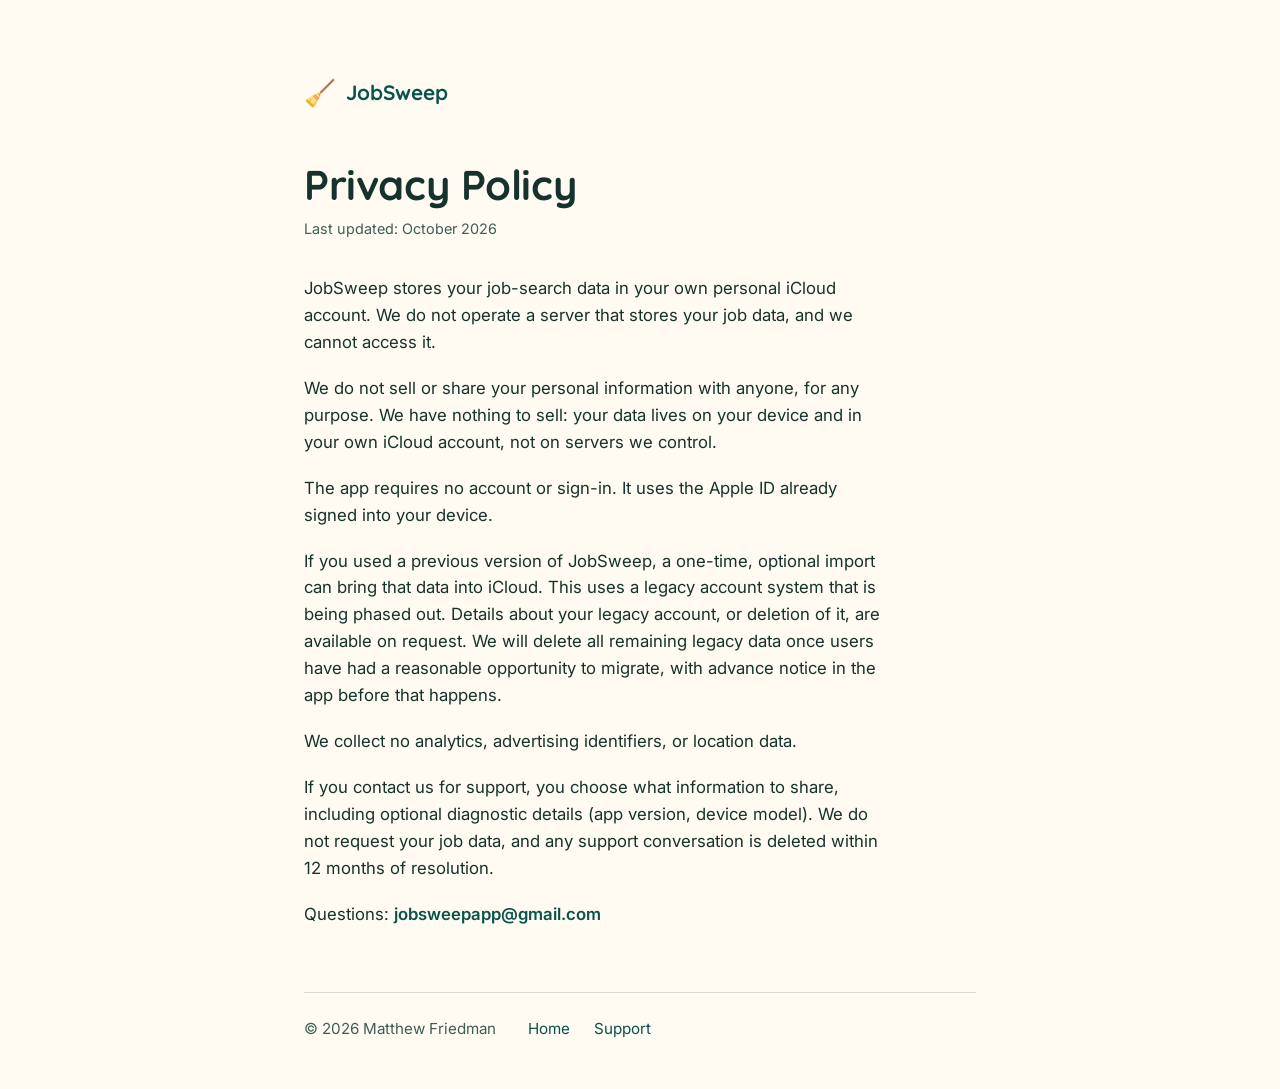
==== privacy.html @ 9c85cd34 "Add files via upload" ====
<!DOCTYPE html>
<html lang="en">
<head>
<meta charset="UTF-8">
<meta name="viewport" content="width=device-width, initial-scale=1">
<title>Privacy Policy — JobSweep</title>
<meta name="description" content="JobSweep's privacy policy.">
<link rel="stylesheet" href="style.css">
</head>
<body class="page">
<div class="wrap">
  <header class="site">
    <a href="index.html"><span class="mark" aria-hidden="true">🧹</span> JobSweep</a>
  </header>

  <main>
    <h1>Privacy Policy</h1>
    <p class="updated">Last updated: October 2026</p>

    <div class="page-body">
      <p>
        JobSweep stores your job-search data in your own personal iCloud
        account. We do not operate a server that stores your job data,
        and we cannot access it.
      </p>

      <p>
        We do not sell or share your personal information with anyone,
        for any purpose. We have nothing to sell: your data lives on
        your device and in your own iCloud account, not on servers we
        control.
      </p>

      <p>
        The app requires no account or sign-in. It uses the Apple ID
        already signed into your device.
      </p>

      <p>
        If you used a previous version of JobSweep, a one-time,
        optional import can bring that data into iCloud. This uses a
        legacy account system that is being phased out. Details about
        your legacy account, or deletion of it, are available on
        request. We will delete all remaining legacy data once users
        have had a reasonable opportunity to migrate, with advance
        notice in the app before that happens.
      </p>

      <p>We collect no analytics, advertising identifiers, or location data.</p>

      <p>
        If you contact us for support, you choose what information to
        share, including optional diagnostic details (app version,
        device model). We do not request your job data, and any
        support conversation is deleted within 12 months of
        resolution.
      </p>

      <p>
        Questions:
        <a class="mail" href="mailto:jobsweepapp@gmail.com">jobsweepapp@gmail.com</a>
      </p>
    </div>
  </main>

  <footer class="site">
    <span>© 2026 Matthew Friedman</span>
    <nav class="links">
      <a href="index.html">Home</a>
      <a href="support.html">Support</a>
    </nav>
  </footer>
</div>
</body>
</html>
---- style.css ----
@import url('https://fonts.googleapis.com/css2?family=Quicksand:wght@500;700&family=Inter:wght@400;500;600&display=swap');

:root {
  --teal: #0E8C83;
  --teal-deep: #09524C;
  --gold: #F2B544;
  --paper: #FFFBF2;
  --ink: #15322D;
  --ink-soft: #3F5D57;
  --coral: #EF6F56;
  --max: 720px;
}

* { box-sizing: border-box; }

html { scroll-behavior: smooth; }

body {
  margin: 0;
  background: var(--teal);
  color: var(--paper);
  font-family: 'Inter', -apple-system, BlinkMacSystemFont, sans-serif;
  font-size: 1.05rem;
  line-height: 1.6;
  -webkit-font-smoothing: antialiased;
}

a {
  color: var(--paper);
  text-decoration-color: rgba(255,255,255,0.45);
  text-underline-offset: 3px;
}
a:hover { text-decoration-color: var(--paper); }
a:focus-visible, button:focus-visible {
  outline: 3px solid var(--gold);
  outline-offset: 3px;
  border-radius: 4px;
}

.wrap {
  max-width: var(--max);
  margin: 0 auto;
  padding: 4.5rem 1.5rem 3rem;
}

header.site {
  display: flex;
  align-items: center;
  gap: 0.6rem;
  font-family: 'Quicksand', sans-serif;
  font-weight: 700;
  font-size: 1.3rem;
}
header.site .mark { font-size: 1.6rem; }
header.site a { text-decoration: none; display: flex; align-items: center; gap: 0.6rem; }

main { margin-top: 3rem; }

h1 {
  font-family: 'Quicksand', sans-serif;
  font-weight: 700;
  font-size: 2.6rem;
  line-height: 1.15;
  margin: 0 0 1rem;
  letter-spacing: -0.01em;
}

p.lede {
  font-size: 1.2rem;
  color: rgba(255,251,242,0.92);
  max-width: 34rem;
  margin: 0 0 2.5rem;
}

.cta-note {
  display: inline-block;
  background: rgba(255,255,255,0.12);
  border: 1px solid rgba(255,255,255,0.3);
  border-radius: 999px;
  padding: 0.6rem 1.3rem;
  font-size: 0.95rem;
  margin-bottom: 3.5rem;
}
/* TODO (JBSP-167): once 3.0 is approved, replace .cta-note above with Apple's
   official "Download on the App Store" badge, linked to the real App Store
   listing URL. Get the badge asset from Apple's marketing resources page. */

.features {
  display: flex;
  flex-direction: column;
  gap: 1.6rem;
  margin: 0 0 3rem;
  padding: 0;
  list-style: none;
}
.features li {
  display: flex;
  gap: 1rem;
  align-items: baseline;
}
.features .icon { font-size: 1.3rem; flex: none; }
.features h2 {
  font-family: 'Quicksand', sans-serif;
  font-size: 1.1rem;
  font-weight: 700;
  margin: 0 0 0.2rem;
}
.features p { margin: 0; color: rgba(255,251,242,0.88); }

footer.site {
  margin-top: 4rem;
  padding-top: 1.5rem;
  border-top: 1px solid rgba(255,255,255,0.2);
  display: flex;
  flex-wrap: wrap;
  gap: 1.2rem 2rem;
  align-items: center;
  font-size: 0.95rem;
  color: rgba(255,251,242,0.8);
}
footer.site .links { display: flex; gap: 1.5rem; }

/* Inner pages (support, privacy): a calmer paper-colored reading surface */
body.page { background: var(--paper); color: var(--ink); }
body.page a { color: var(--teal-deep); }
body.page header.site { color: var(--ink); }
body.page footer.site { border-top-color: rgba(21,50,45,0.15); color: var(--ink-soft); }
body.page h1 { color: var(--ink); }
.updated {
  font-size: 0.9rem;
  color: var(--ink-soft);
  margin: -0.5rem 0 2.2rem;
}
.page-body p { margin: 0 0 1.2rem; max-width: 36rem; }
.page-body a.mail { font-weight: 600; }

@media (max-width: 480px) {
  h1 { font-size: 2.1rem; }
  .wrap { padding: 3rem 1.25rem 2.5rem; }
}

@media (prefers-reduced-motion: reduce) {
  html { scroll-behavior: auto; }
}
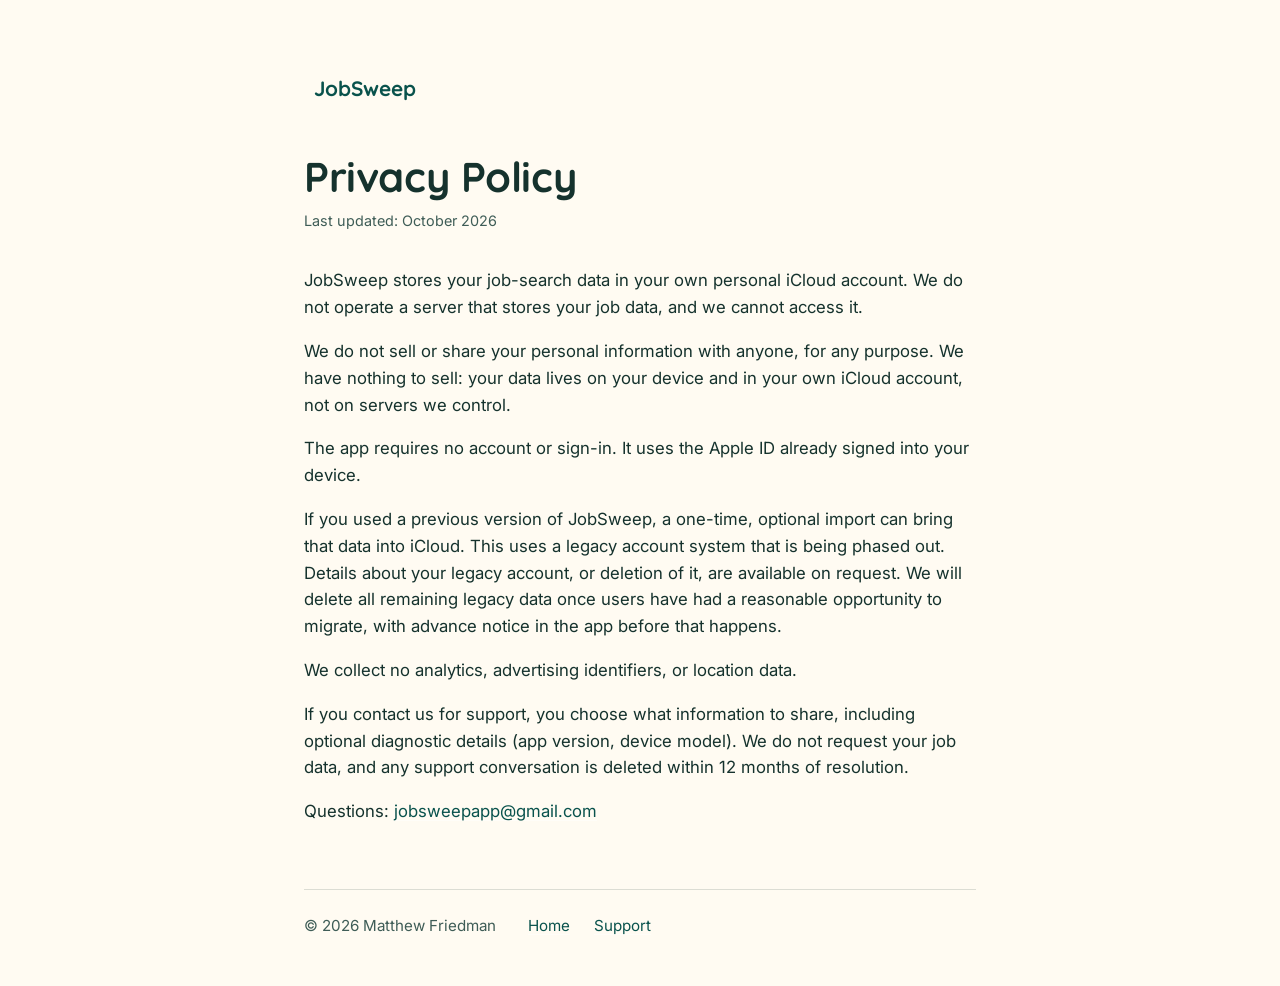
==== commit 184afc29: "Update privacy.html" ====
--- a/privacy.html
+++ b/privacy.html
@@ -5,19 +5,20 @@
 <meta name="viewport" content="width=device-width, initial-scale=1">
 <title>Privacy Policy — JobSweep</title>
 <meta name="description" content="JobSweep's privacy policy.">
+<link rel="icon" href="logo.svg" type="image/svg+xml">
 <link rel="stylesheet" href="style.css">
 </head>
 <body class="page">
 <div class="wrap">
   <header class="site">
-    <a href="index.html"><span class="mark" aria-hidden="true">🧹</span> JobSweep</a>
+    <a href="index.html"><img class="mark" src="logo.svg" alt="" aria-hidden="true"> JobSweep</a>
   </header>
 
   <main>
     <h1>Privacy Policy</h1>
     <p class="updated">Last updated: October 2026</p>
 
-    <div class="page-body">
+    <div class="card">
       <p>
         JobSweep stores your job-search data in your own personal iCloud
         account. We do not operate a server that stores your job data,
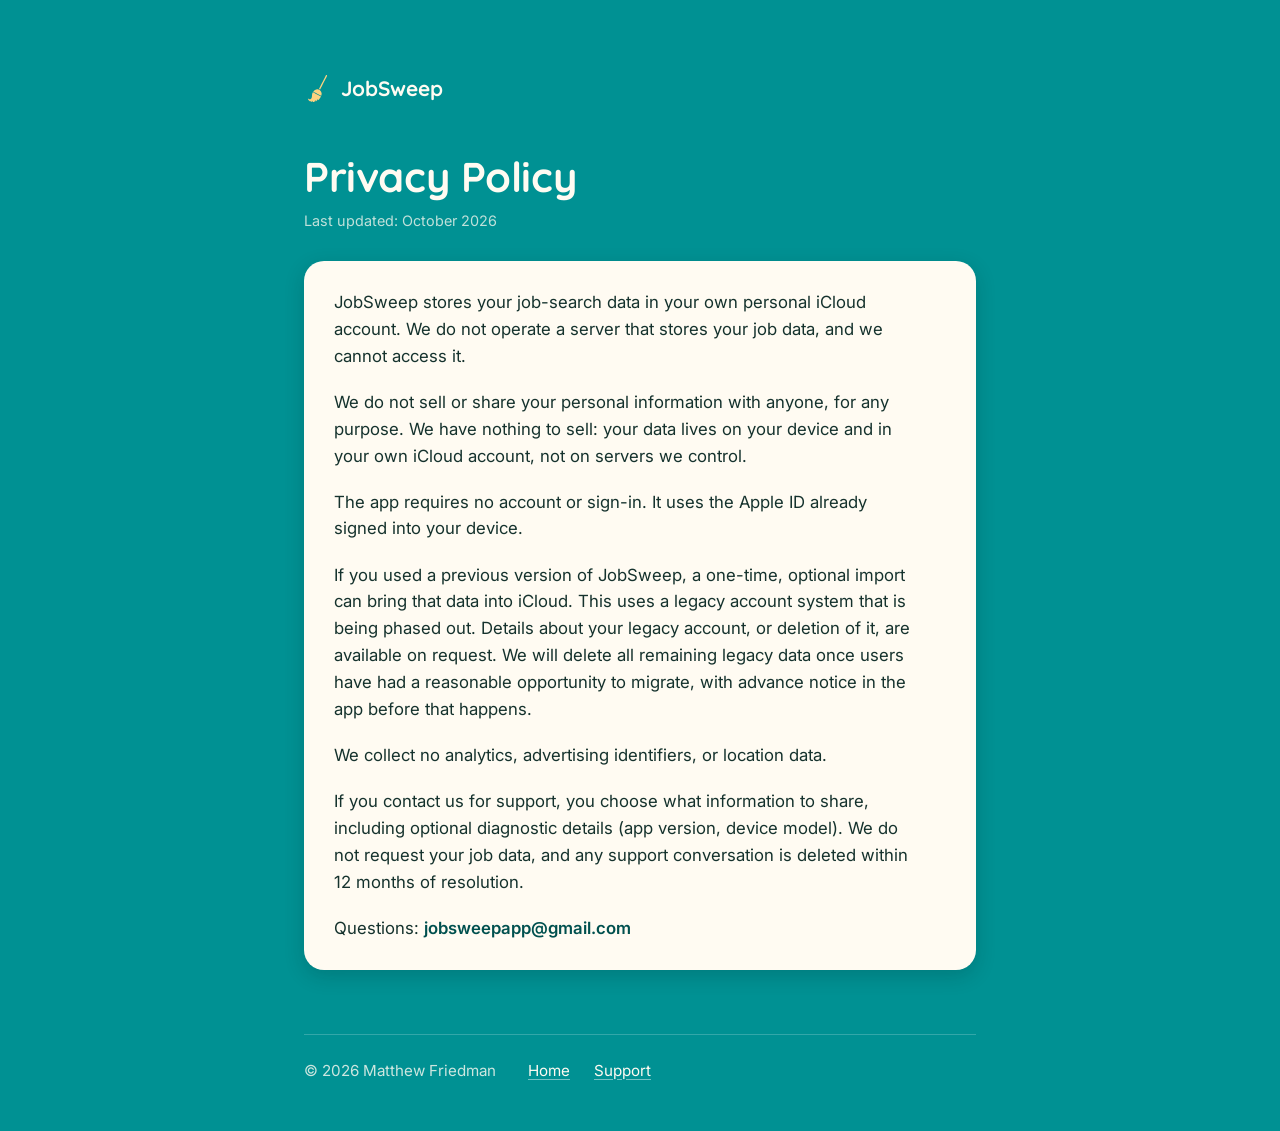
==== commit 9a6bd570: "Update privacy.html" ====
--- a/privacy.html
+++ b/privacy.html
@@ -6,7 +6,7 @@
 <title>Privacy Policy — JobSweep</title>
 <meta name="description" content="JobSweep's privacy policy.">
 <link rel="icon" href="logo.svg" type="image/svg+xml">
-<link rel="stylesheet" href="style.css">
+<link rel="stylesheet" href="style.css?v=3">
 </head>
 <body class="page">
 <div class="wrap">
--- a/style.css
+++ b/style.css
@@ -1,8 +1,8 @@
 @import url('https://fonts.googleapis.com/css2?family=Quicksand:wght@500;700&family=Inter:wght@400;500;600&display=swap');
 
 :root {
-  --teal: #0E8C83;
-  --teal-deep: #09524C;
+  --teal: #009193;
+  --teal-dark: #00504F;
   --gold: #F2B544;
   --paper: #FFFBF2;
   --ink: #15322D;
@@ -51,8 +51,8 @@
   font-weight: 700;
   font-size: 1.3rem;
 }
-header.site .mark { font-size: 1.6rem; }
-header.site a { text-decoration: none; display: flex; align-items: center; gap: 0.6rem; }
+header.site .mark { width: 1.7rem; height: 1.7rem; display: block; }
+header.site a { text-decoration: none; display: flex; align-items: center; gap: 0.6rem; color: inherit; }
 
 main { margin-top: 3rem; }
 
@@ -120,19 +120,28 @@
 }
 footer.site .links { display: flex; gap: 1.5rem; }
 
-/* Inner pages (support, privacy): a calmer paper-colored reading surface */
-body.page { background: var(--paper); color: var(--ink); }
-body.page a { color: var(--teal-deep); }
-body.page header.site { color: var(--ink); }
-body.page footer.site { border-top-color: rgba(21,50,45,0.15); color: var(--ink-soft); }
-body.page h1 { color: var(--ink); }
+/* Inner pages (support, privacy): same teal canvas as Home, with the body
+   copy inside a light card — the same pattern the app itself uses for a
+   job's description text sitting on the teal screen background. */
+body.page h1 { color: var(--paper); }
+
+.card {
+  background: var(--paper);
+  color: var(--ink);
+  border-radius: 20px;
+  padding: 1.75rem 1.9rem;
+  box-shadow: 0 6px 20px rgba(0,30,30,0.18);
+}
+.card p { margin: 0 0 1.2rem; max-width: 36rem; }
+.card p:last-child { margin-bottom: 0; }
+.card a { color: var(--teal-dark); }
+.card a.mail { font-weight: 600; }
+
 .updated {
   font-size: 0.9rem;
-  color: var(--ink-soft);
-  margin: -0.5rem 0 2.2rem;
+  color: rgba(255,251,242,0.75);
+  margin: -0.5rem 0 1.8rem;
 }
-.page-body p { margin: 0 0 1.2rem; max-width: 36rem; }
-.page-body a.mail { font-weight: 600; }
 
 @media (max-width: 480px) {
   h1 { font-size: 2.1rem; }
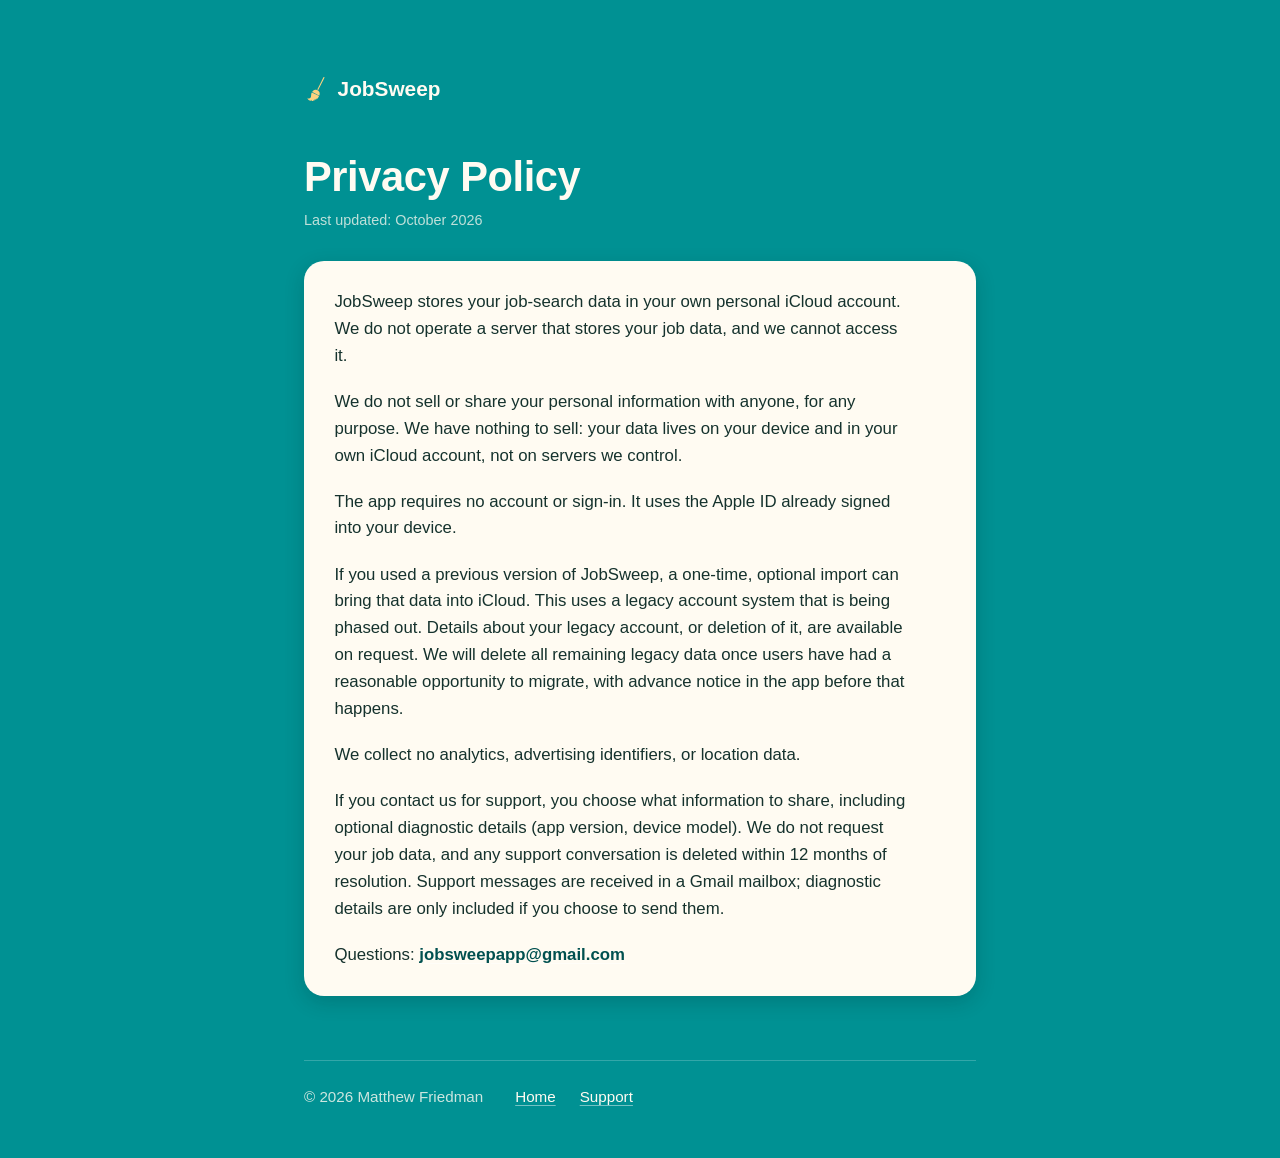
==== commit 6c252dfa: "Update privacy.html" ====
--- a/privacy.html
+++ b/privacy.html
@@ -54,7 +54,9 @@
         share, including optional diagnostic details (app version,
         device model). We do not request your job data, and any
         support conversation is deleted within 12 months of
-        resolution.
+        resolution. Support messages are received in a Gmail mailbox;
+        diagnostic details are only included if you choose to send
+        them.
       </p>
 
       <p>
--- a/style.css
+++ b/style.css
@@ -1,6 +1,5 @@
-@import url('https://fonts.googleapis.com/css2?family=Quicksand:wght@500;700&family=Inter:wght@400;500;600&display=swap');
-
 :root {
+  --font: "Avenir Next", "Avenir", -apple-system, "Segoe UI", Roboto, Helvetica, Arial, sans-serif;
   --teal: #009193;
   --teal-dark: #00504F;
   --gold: #F2B544;
@@ -19,7 +18,7 @@
   margin: 0;
   background: var(--teal);
   color: var(--paper);
-  font-family: 'Inter', -apple-system, BlinkMacSystemFont, sans-serif;
+  font-family: var(--font);
   font-size: 1.05rem;
   line-height: 1.6;
   -webkit-font-smoothing: antialiased;
@@ -47,17 +46,17 @@
   display: flex;
   align-items: center;
   gap: 0.6rem;
-  font-family: 'Quicksand', sans-serif;
+  font-family: var(--font);
   font-weight: 700;
   font-size: 1.3rem;
 }
-header.site .mark { width: 1.7rem; height: 1.7rem; display: block; }
+header.site .mark { height: 1.5rem; width: auto; display: block; }
 header.site a { text-decoration: none; display: flex; align-items: center; gap: 0.6rem; color: inherit; }
 
 main { margin-top: 3rem; }
 
 h1 {
-  font-family: 'Quicksand', sans-serif;
+  font-family: var(--font);
   font-weight: 700;
   font-size: 2.6rem;
   line-height: 1.15;
@@ -100,7 +99,7 @@
 }
 .features .icon { font-size: 1.3rem; flex: none; }
 .features h2 {
-  font-family: 'Quicksand', sans-serif;
+  font-family: var(--font);
   font-size: 1.1rem;
   font-weight: 700;
   margin: 0 0 0.2rem;
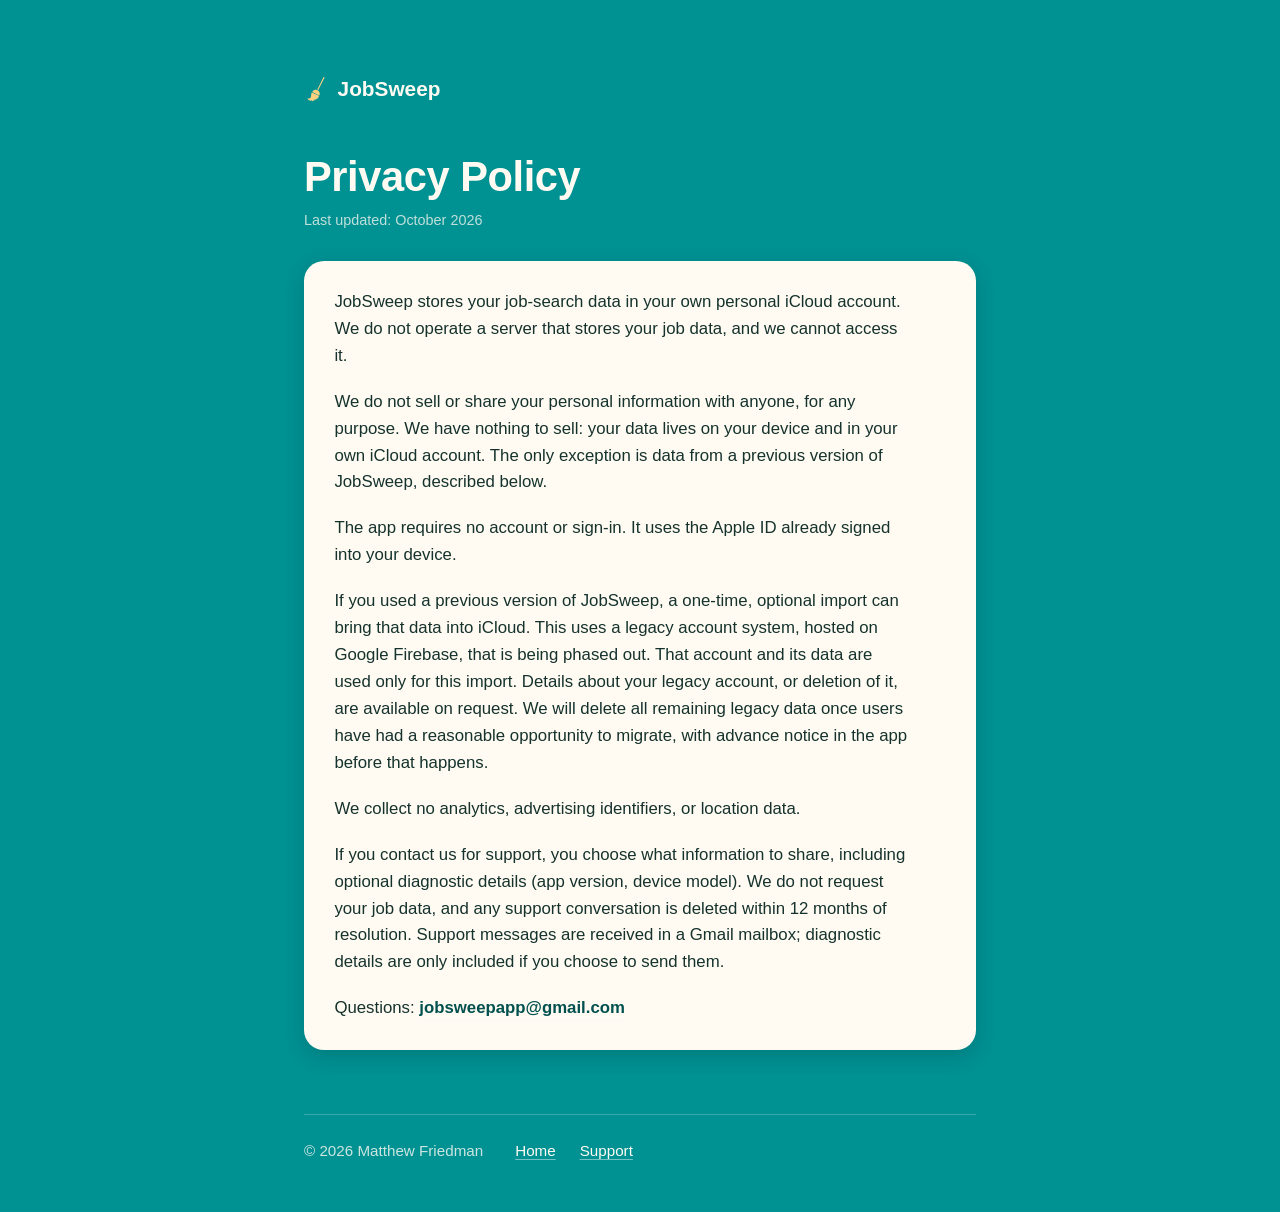
==== commit fb133fa3: "Update privacy.html Added more detail about firebase." ====
--- a/privacy.html
+++ b/privacy.html
@@ -28,8 +28,8 @@
       <p>
         We do not sell or share your personal information with anyone,
         for any purpose. We have nothing to sell: your data lives on
-        your device and in your own iCloud account, not on servers we
-        control.
+        your device and in your own iCloud account. The only exception
+        is data from a previous version of JobSweep, described below.
       </p>
 
       <p>
@@ -40,11 +40,12 @@
       <p>
         If you used a previous version of JobSweep, a one-time,
         optional import can bring that data into iCloud. This uses a
-        legacy account system that is being phased out. Details about
-        your legacy account, or deletion of it, are available on
-        request. We will delete all remaining legacy data once users
-        have had a reasonable opportunity to migrate, with advance
-        notice in the app before that happens.
+        legacy account system, hosted on Google Firebase, that is being
+        phased out. That account and its data are used only for this
+        import. Details about your legacy account, or deletion of it,
+        are available on request. We will delete all remaining legacy
+        data once users have had a reasonable opportunity to migrate,
+        with advance notice in the app before that happens.
       </p>
 
       <p>We collect no analytics, advertising identifiers, or location data.</p>
